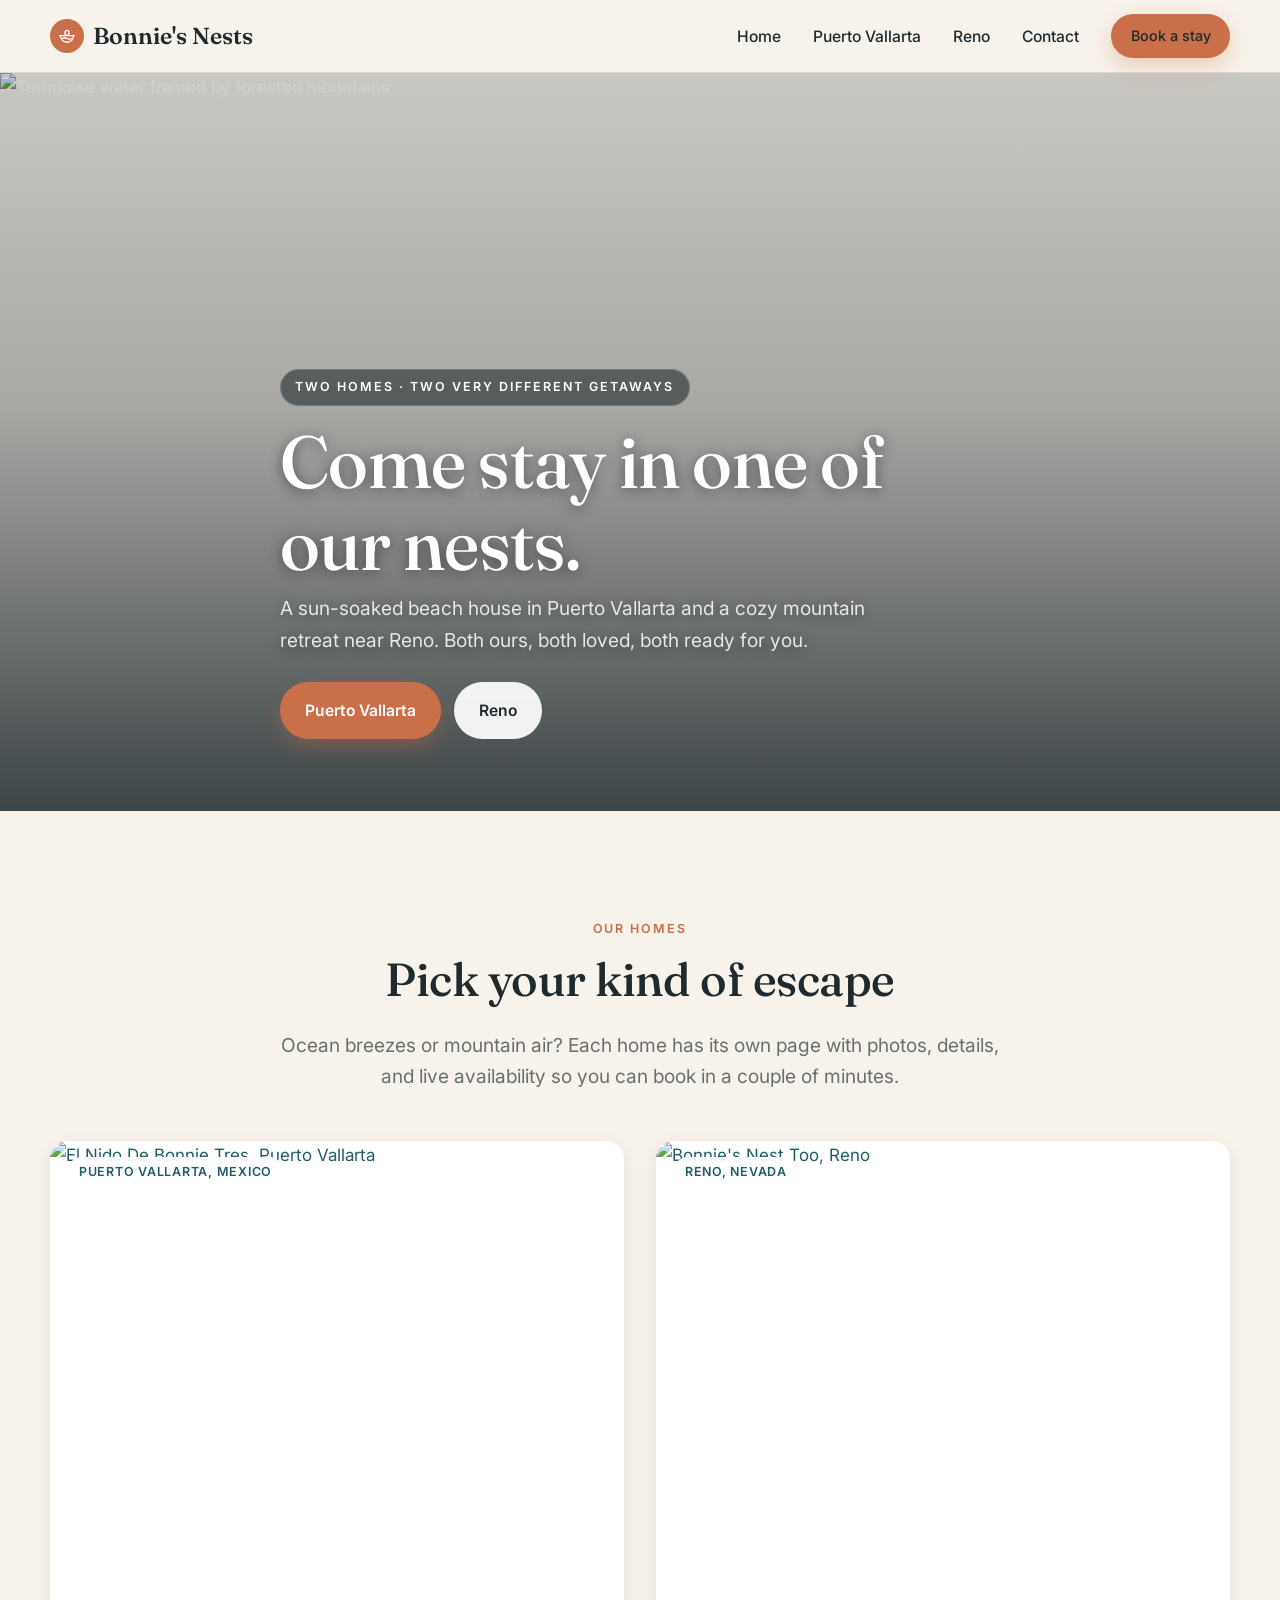
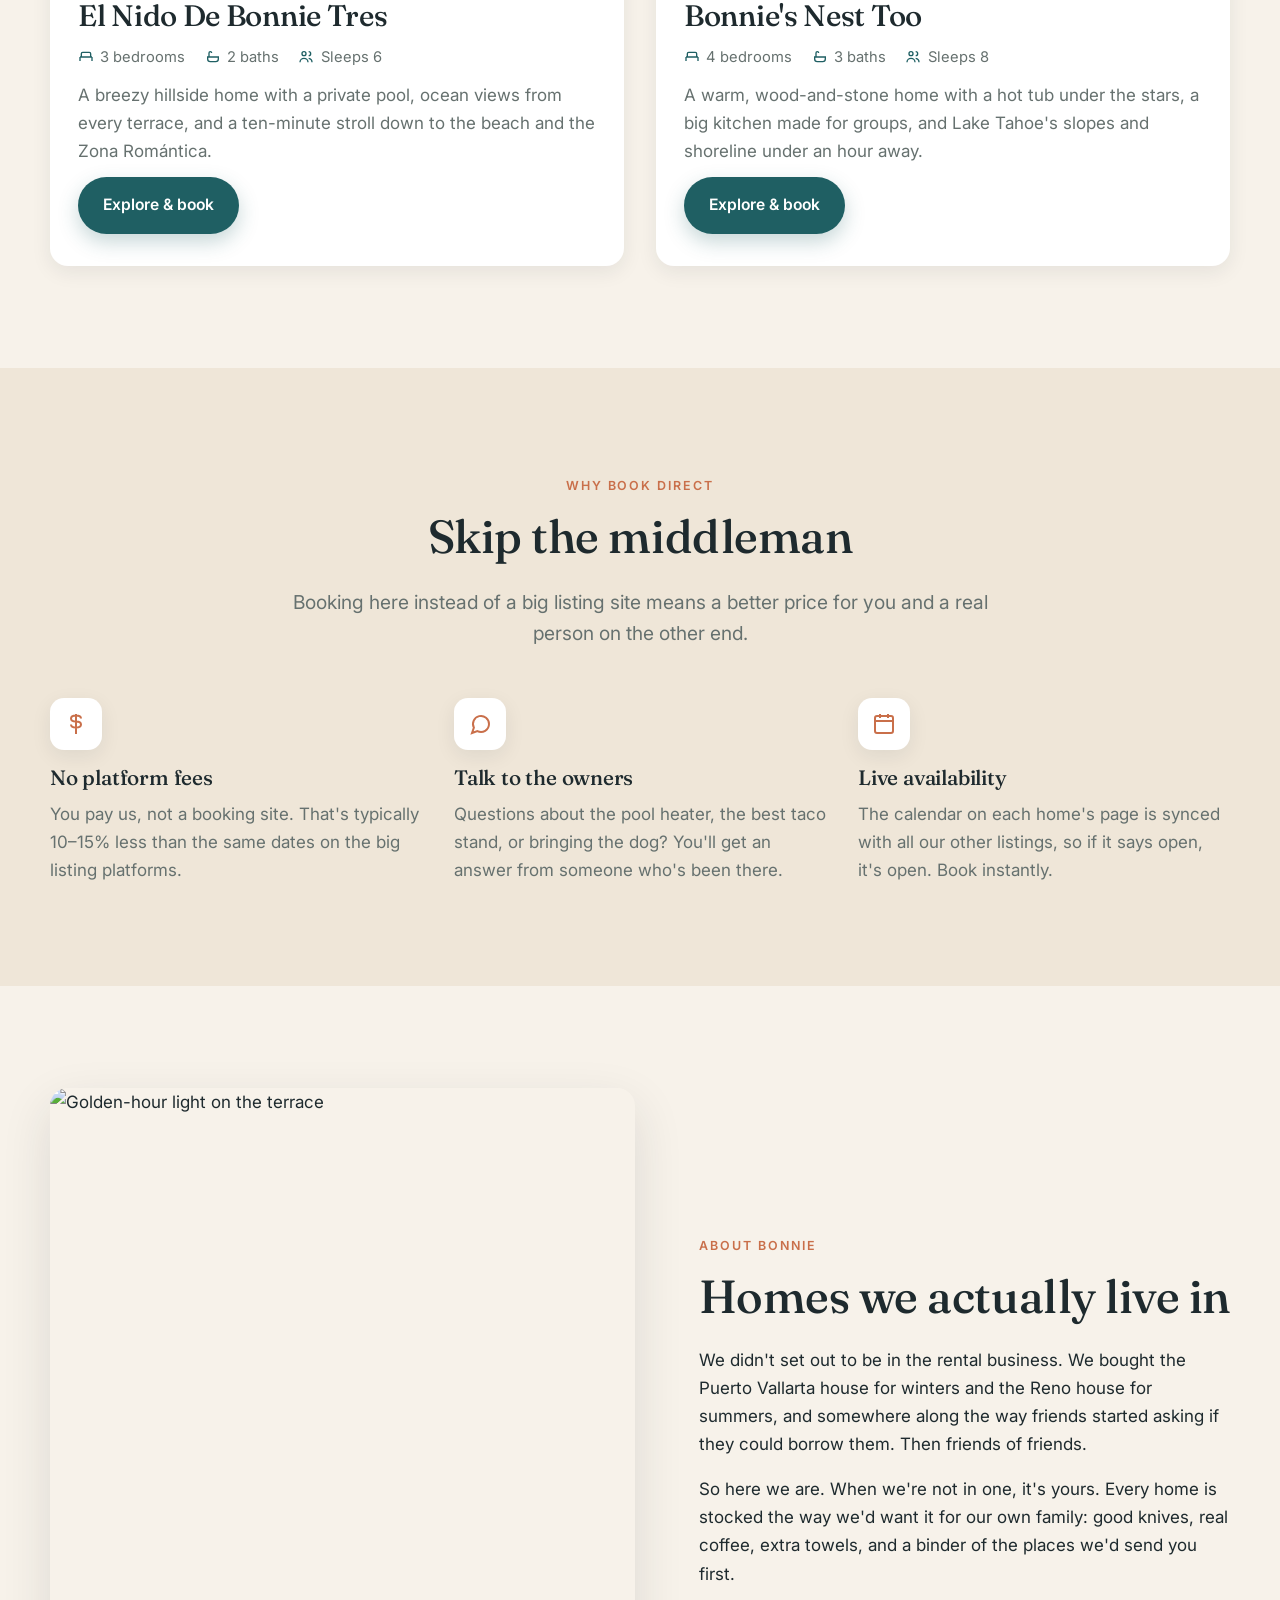
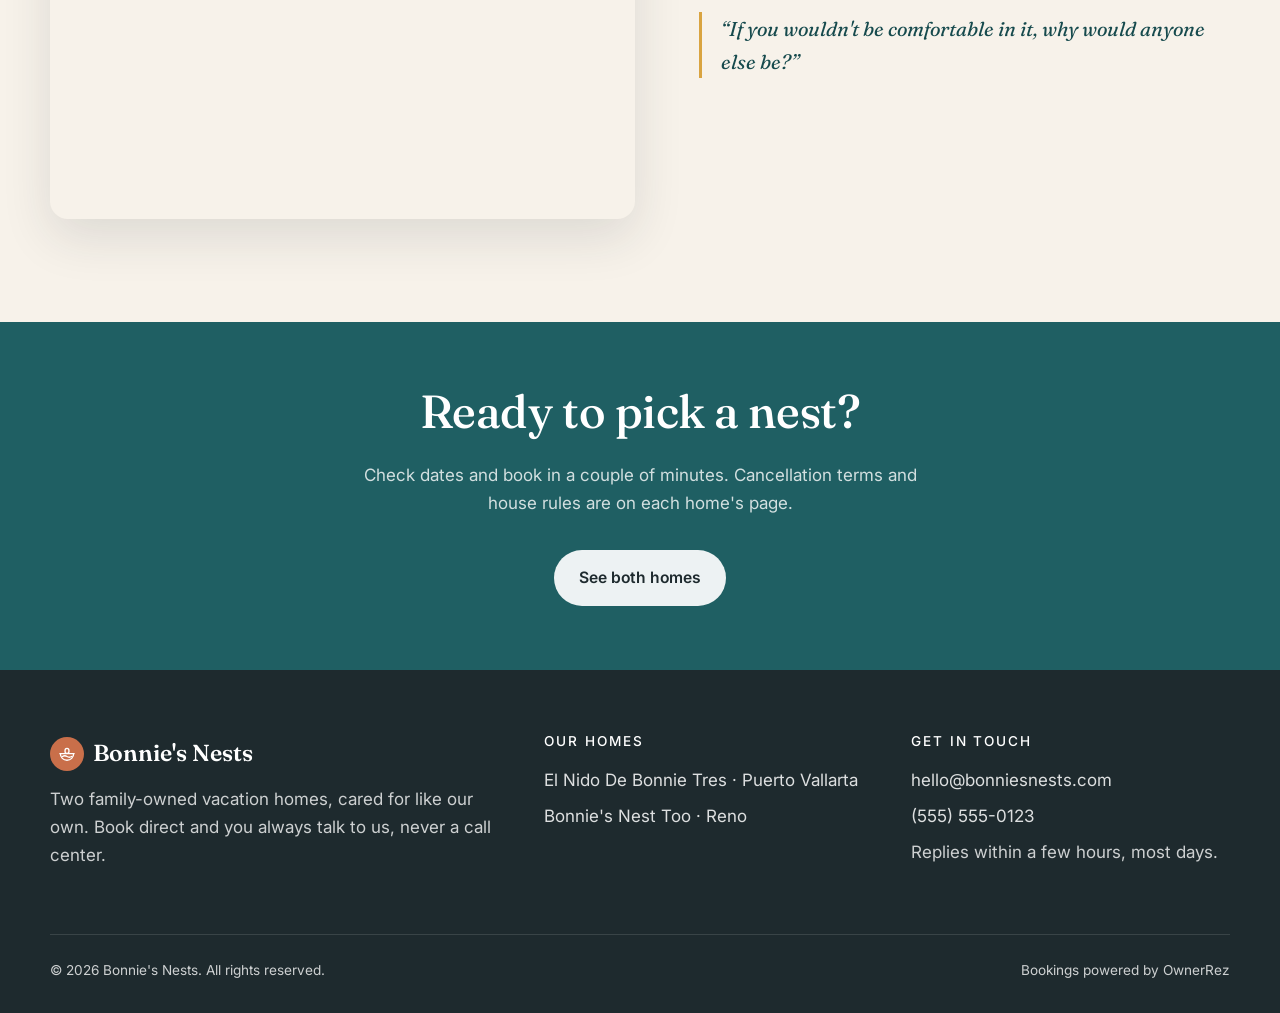
==== index.html @ 68e31d35 "Bonnie's Nests: two-property rental site with OwnerRez booking widgets Co-Authored-By: Claude Fable " ====
<!DOCTYPE html>
<html lang="en">
<head>
<meta charset="utf-8">
  <meta name="viewport" content="width=device-width, initial-scale=1">
  <link rel="preconnect" href="https://fonts.googleapis.com">
  <link rel="preconnect" href="https://fonts.gstatic.com" crossorigin>
  <link href="https://fonts.googleapis.com/css2?family=Fraunces:ital,opsz,wght@0,9..144,400;0,9..144,500;0,9..144,600;1,9..144,400&family=Inter:wght@400;500;600&display=swap" rel="stylesheet">
  <link rel="stylesheet" href="css/styles.css">
  <link rel="icon" href="data:image/svg+xml,<svg xmlns='http://www.w3.org/2000/svg' viewBox='0 0 24 24'><circle cx='12' cy='12' r='12' fill='%23c96f4a'/><g fill='none' stroke='white' stroke-width='1.6' stroke-linecap='round'><path d='M5 12c0 4 3.1 7 7 7s7-3 7-7'/><path d='M4.5 12h15'/><path d='M7 15c1.7-1 3.2-1 5 0s3.3 1 5 0'/><ellipse cx='12' cy='9.2' rx='2.1' ry='2.6'/></g></svg>">
  <title>Bonnie's Nests · Vacation homes in Puerto Vallarta and Reno</title>
  <meta name="description" content="Two family-owned vacation rentals: a beach house in Puerto Vallarta, Mexico and a mountain home in Reno, Nevada. Book direct, no platform fees.">
</head>
<body>
<header class="site-header">
  <div class="container nav">
    <a class="brand" href="index.html"><span class="brand__mark" aria-hidden="true"><svg viewBox="0 0 24 24" fill="none" stroke="currentColor" stroke-width="1.6" stroke-linecap="round" stroke-linejoin="round"><path d="M4 11.5c0 4.7 3.6 8 8 8s8-3.3 8-8"/><path d="M3.5 11.5h17"/><path d="M6.5 15c2-1.2 3.6-1.2 5.5 0s3.5 1.2 5.5 0"/><ellipse cx="12" cy="8.3" rx="2.4" ry="3"/></svg></span>Bonnie's Nests</a>
    <button class="nav__toggle" aria-label="Open menu" aria-expanded="false"><span></span><span></span><span></span></button>
    <ul class="nav__links">
      <li><a href="index.html">Home</a></li>
      <li><a href="puerto-vallarta.html">Puerto Vallarta</a></li>
      <li><a href="reno.html">Reno</a></li>
      <li><a href="#contact">Contact</a></li>
      <li><a class="btn btn--accent" href="index.html#homes">Book a stay</a></li>
    </ul>
  </div>
</header>

<section class="hero">
  <img class="hero__img" src="https://picsum.photos/seed/surf/1800/1100" alt="Turquoise water framed by forested mountains">
  <div class="container hero__content">
    <span class="eyebrow">Two homes · Two very different getaways</span>
    <h1>Come stay in one of our nests.</h1>
    <p>A sun-soaked beach house in Puerto Vallarta and a cozy mountain retreat near Reno. Both ours, both loved, both ready for you.</p>
    <div class="hero__actions">
      <a class="btn btn--accent" href="puerto-vallarta.html">Puerto Vallarta</a>
      <a class="btn btn--light" href="reno.html">Reno</a>
    </div>
  </div>
</section>

<section class="section" id="homes">
  <div class="container">
    <div class="center">
      <span class="eyebrow">Our homes</span>
      <h2>Pick your kind of escape</h2>
      <p class="lead">Ocean breezes or mountain air? Each home has its own page with photos, details, and live availability so you can book in a couple of minutes.</p>
    </div>

    <div class="homes">
      <article class="home-card">
        <a class="home-card__media" href="puerto-vallarta.html">
          <img src="https://picsum.photos/seed/view/1200/900" alt="El Nido De Bonnie Tres, Puerto Vallarta">
          <span class="home-card__tag">Puerto Vallarta, Mexico</span>
        </a>
        <div class="home-card__body">
          <h3>El Nido De Bonnie Tres</h3>
          <ul class="facts">
            <li><svg viewBox="0 0 24 24" fill="none" stroke-width="2"><path d="M3 12h18M3 12v6M21 12v6M5 12V7a2 2 0 0 1 2-2h10a2 2 0 0 1 2 2v5"/></svg>3 bedrooms</li>
            <li><svg viewBox="0 0 24 24" fill="none" stroke-width="2"><path d="M4 12h16v3a4 4 0 0 1-4 4H8a4 4 0 0 1-4-4v-3zM6 12V6a2 2 0 0 1 4 0"/></svg>2 baths</li>
            <li><svg viewBox="0 0 24 24" fill="none" stroke-width="2"><circle cx="9" cy="7" r="3"/><path d="M3 20a6 6 0 0 1 12 0M16 4a3 3 0 0 1 0 6M21 20a6 6 0 0 0-5-5.9"/></svg>Sleeps 6</li>
          </ul>
          <p>A breezy hillside home with a private pool, ocean views from every terrace, and a ten-minute stroll down to the beach and the Zona Romántica.</p>
          <a class="btn btn--primary" href="puerto-vallarta.html">Explore &amp; book</a>
        </div>
      </article>

      <article class="home-card">
        <a class="home-card__media" href="reno.html">
          <img src="https://picsum.photos/seed/cabin/1200/900" alt="Bonnie's Nest Too, Reno">
          <span class="home-card__tag">Reno, Nevada</span>
        </a>
        <div class="home-card__body">
          <h3>Bonnie's Nest Too</h3>
          <ul class="facts">
            <li><svg viewBox="0 0 24 24" fill="none" stroke-width="2"><path d="M3 12h18M3 12v6M21 12v6M5 12V7a2 2 0 0 1 2-2h10a2 2 0 0 1 2 2v5"/></svg>4 bedrooms</li>
            <li><svg viewBox="0 0 24 24" fill="none" stroke-width="2"><path d="M4 12h16v3a4 4 0 0 1-4 4H8a4 4 0 0 1-4-4v-3zM6 12V6a2 2 0 0 1 4 0"/></svg>3 baths</li>
            <li><svg viewBox="0 0 24 24" fill="none" stroke-width="2"><circle cx="9" cy="7" r="3"/><path d="M3 20a6 6 0 0 1 12 0M16 4a3 3 0 0 1 0 6M21 20a6 6 0 0 0-5-5.9"/></svg>Sleeps 8</li>
          </ul>
          <p>A warm, wood-and-stone home with a hot tub under the stars, a big kitchen made for groups, and Lake Tahoe's slopes and shoreline under an hour away.</p>
          <a class="btn btn--primary" href="reno.html">Explore &amp; book</a>
        </div>
      </article>
    </div>
  </div>
</section>

<section class="section section--alt">
  <div class="container">
    <div class="center">
      <span class="eyebrow">Why book direct</span>
      <h2>Skip the middleman</h2>
      <p class="lead">Booking here instead of a big listing site means a better price for you and a real person on the other end.</p>
    </div>
    <div class="features">
      <div class="feature">
        <div class="feature__icon"><svg viewBox="0 0 24 24" fill="none" stroke-width="2"><path d="M12 2v20M17 6.5c0-1.9-2.2-3-5-3s-5 1.1-5 3 2.2 3 5 3 5 1.1 5 3-2.2 3-5 3-5-1.1-5-3"/></svg></div>
        <h3>No platform fees</h3>
        <p>You pay us, not a booking site. That's typically 10–15% less than the same dates on the big listing platforms.</p>
      </div>
      <div class="feature">
        <div class="feature__icon"><svg viewBox="0 0 24 24" fill="none" stroke-width="2"><path d="M21 12a8 8 0 0 1-11.6 7.1L4 21l1.9-5.4A8 8 0 1 1 21 12z"/></svg></div>
        <h3>Talk to the owners</h3>
        <p>Questions about the pool heater, the best taco stand, or bringing the dog? You'll get an answer from someone who's been there.</p>
      </div>
      <div class="feature">
        <div class="feature__icon"><svg viewBox="0 0 24 24" fill="none" stroke-width="2"><rect x="3" y="4" width="18" height="17" rx="2"/><path d="M3 9h18M8 2v4M16 2v4"/></svg></div>
        <h3>Live availability</h3>
        <p>The calendar on each home's page is synced with all our other listings, so if it says open, it's open. Book instantly.</p>
      </div>
    </div>
  </div>
</section>

<section class="section">
  <div class="container about">
    <img class="about__img" src="https://picsum.photos/seed/warm/900/1100" alt="Golden-hour light on the terrace">
    <div>
      <span class="eyebrow">About Bonnie</span>
      <h2>Homes we actually live in</h2>
      <p>We didn't set out to be in the rental business. We bought the Puerto Vallarta house for winters and the Reno house for summers, and somewhere along the way friends started asking if they could borrow them. Then friends of friends.</p>
      <p>So here we are. When we're not in one, it's yours. Every home is stocked the way we'd want it for our own family: good knives, real coffee, extra towels, and a binder of the places we'd send you first.</p>
      <blockquote>“If you wouldn't be comfortable in it, why would anyone else be?”</blockquote>
    </div>
  </div>
</section>

<section class="section section--tight cta-band">
  <div class="container">
    <h2>Ready to pick a nest?</h2>
    <p>Check dates and book in a couple of minutes. Cancellation terms and house rules are on each home's page.</p>
    <a class="btn btn--light" href="#homes">See both homes</a>
  </div>
</section>

<footer class="site-footer" id="contact">
  <div class="container">
    <div class="footer-grid">
      <div>
        <a class="brand" href="index.html"><span class="brand__mark" aria-hidden="true"><svg viewBox="0 0 24 24" fill="none" stroke="currentColor" stroke-width="1.6" stroke-linecap="round" stroke-linejoin="round"><path d="M4 11.5c0 4.7 3.6 8 8 8s8-3.3 8-8"/><path d="M3.5 11.5h17"/><path d="M6.5 15c2-1.2 3.6-1.2 5.5 0s3.5 1.2 5.5 0"/><ellipse cx="12" cy="8.3" rx="2.4" ry="3"/></svg></span>Bonnie's Nests</a>
        <p>Two family-owned vacation homes, cared for like our own. Book direct and you always talk to us, never a call center.</p>
      </div>
      <div>
        <h4>Our homes</h4>
        <ul>
          <li><a href="puerto-vallarta.html">El Nido De Bonnie Tres · Puerto Vallarta</a></li>
          <li><a href="reno.html">Bonnie's Nest Too · Reno</a></li>
        </ul>
      </div>
      <div>
        <h4>Get in touch</h4>
        <ul>
          <!-- TODO: replace with real contact details -->
          <li><a href="mailto:hello@bonniesnests.com">hello@bonniesnests.com</a></li>
          <li><a href="tel:+15555550123">(555) 555-0123</a></li>
          <li>Replies within a few hours, most days.</li>
        </ul>
      </div>
    </div>
    <div class="footer-bottom">
      <span>© 2026 Bonnie's Nests. All rights reserved.</span>
      <span>Bookings powered by OwnerRez</span>
    </div>
  </div>
</footer>
<script src="js/main.js"></script>
</body>
</html>
---- css/styles.css ----
/* ==========================================================================
   Bonnie's Nests — styles
   Change the colors and fonts below to re-theme the whole site.
   ========================================================================== */

:root {
  --sand: #f7f2ea;
  --sand-deep: #efe6d8;
  --ink: #1e2a2e;
  --teal: #1f5f63;
  --teal-deep: #164a4d;
  --terracotta: #c96f4a;
  --gold: #d9a441;
  --muted: #66716f;
  --line: rgba(30, 42, 46, 0.12);
  --white: #ffffff;

  --font-display: "Fraunces", Georgia, "Times New Roman", serif;
  --font-body: "Inter", system-ui, -apple-system, "Segoe UI", Roboto, sans-serif;

  --radius: 18px;
  --radius-sm: 10px;
  --shadow: 0 18px 50px rgba(30, 42, 46, 0.12);
  --shadow-sm: 0 6px 20px rgba(30, 42, 46, 0.08);
  --max: 1180px;
}

* { box-sizing: border-box; }
html { scroll-behavior: smooth; }

body {
  margin: 0;
  font-family: var(--font-body);
  font-size: 17px;
  line-height: 1.65;
  color: var(--ink);
  background: var(--sand);
  -webkit-font-smoothing: antialiased;
}

img { max-width: 100%; display: block; }
a { color: var(--teal); text-decoration: none; }
a:hover { text-decoration: underline; }

h1, h2, h3, h4 {
  font-family: var(--font-display);
  font-weight: 500;
  line-height: 1.12;
  letter-spacing: -0.01em;
  margin: 0 0 0.5em;
}
h1 { font-size: clamp(2.6rem, 6vw, 4.6rem); }
h2 { font-size: clamp(2rem, 4vw, 2.9rem); }
h3 { font-size: 1.5rem; }
p { margin: 0 0 1em; }

.container { width: min(var(--max), 100% - 2.5rem); margin-inline: auto; }
.section { padding: clamp(3.5rem, 8vw, 6.5rem) 0; }
.section--tight { padding: clamp(2.5rem, 5vw, 4rem) 0; }
.section--alt { background: var(--sand-deep); }

.eyebrow {
  display: inline-block;
  font-size: 0.78rem;
  font-weight: 600;
  letter-spacing: 0.16em;
  text-transform: uppercase;
  color: var(--terracotta);
  margin-bottom: 0.9rem;
}
.lead { font-size: 1.2rem; color: var(--muted); max-width: 60ch; }
.center { text-align: center; }
.center .lead { margin-inline: auto; }

/* Buttons ---------------------------------------------------------------- */
.btn {
  display: inline-flex;
  align-items: center;
  gap: 0.5rem;
  padding: 0.9rem 1.5rem;
  border-radius: 999px;
  font-weight: 600;
  font-size: 0.98rem;
  border: 1.5px solid transparent;
  cursor: pointer;
  transition: transform 0.15s ease, background 0.15s ease, box-shadow 0.15s ease;
}
.btn:hover { text-decoration: none; transform: translateY(-1px); }
.btn--primary { background: var(--teal); color: var(--white); box-shadow: 0 8px 20px rgba(31, 95, 99, 0.25); }
.btn--primary:hover { background: var(--teal-deep); }
.btn--accent { background: var(--terracotta); color: var(--white); box-shadow: 0 8px 20px rgba(201, 111, 74, 0.3); }
.btn--ghost { background: transparent; color: var(--ink); border-color: var(--ink); }
.btn--light { background: rgba(255, 255, 255, 0.92); color: var(--ink); }
.btn--light:hover { background: var(--white); }

/* Header ----------------------------------------------------------------- */
.site-header {
  position: sticky;
  top: 0;
  z-index: 50;
  background: rgba(247, 242, 234, 0.85);
  backdrop-filter: blur(12px);
  -webkit-backdrop-filter: blur(12px);
  border-bottom: 1px solid var(--line);
}
.nav {
  display: flex;
  align-items: center;
  justify-content: space-between;
  height: 72px;
}
.brand {
  font-family: var(--font-display);
  font-size: 1.45rem;
  font-weight: 600;
  color: var(--ink);
  display: flex;
  align-items: center;
  gap: 0.55rem;
}
.brand:hover { text-decoration: none; }
.brand__mark {
  width: 34px; height: 34px;
  border-radius: 50%;
  background: var(--terracotta);
  display: inline-grid; place-items: center;
  color: var(--white);
}
.brand__mark svg { width: 20px; height: 20px; }
.nav__links { display: flex; gap: 2rem; list-style: none; margin: 0; padding: 0; align-items: center; }
.nav__links a { color: var(--ink); font-weight: 500; font-size: 0.98rem; }
.nav__links a:hover { color: var(--teal); text-decoration: none; }
.nav__links .btn { padding: 0.6rem 1.15rem; font-size: 0.9rem; }
.nav__toggle {
  display: none;
  background: none; border: 0; cursor: pointer;
  width: 44px; height: 44px; border-radius: 10px;
}
.nav__toggle span {
  display: block; width: 22px; height: 2px; background: var(--ink); margin: 5px auto;
  transition: transform 0.2s ease, opacity 0.2s ease;
}

/* Hero ------------------------------------------------------------------- */
.hero {
  position: relative;
  min-height: 82vh;
  display: grid;
  place-items: end start;
  color: var(--white);
  isolation: isolate;
}
.hero__img {
  position: absolute; inset: 0; z-index: -2;
  width: 100%; height: 100%; object-fit: cover;
}
.hero::after {
  content: ""; position: absolute; inset: 0; z-index: -1;
  background: linear-gradient(to top, rgba(20, 30, 34, 0.82) 0%, rgba(20, 30, 34, 0.35) 55%, rgba(20, 30, 34, 0.2) 100%);
}
.hero__content { padding: 4rem 0 4.5rem; max-width: 720px; }
.hero__content .eyebrow {
  color: var(--white);
  background: rgba(20, 30, 34, 0.55);
  padding: 0.45rem 0.9rem;
  border-radius: 999px;
  backdrop-filter: blur(6px);
  -webkit-backdrop-filter: blur(6px);
  border: 1px solid rgba(255, 255, 255, 0.18);
}
.hero__content h1, .hero__content p { text-shadow: 0 2px 14px rgba(0,0,0,0.45); }
.hero__content h1 { color: var(--white); margin-bottom: 0.5rem; }
.hero__content p { font-size: 1.2rem; color: rgba(255, 255, 255, 0.85); max-width: 52ch; }
.hero__actions { display: flex; flex-wrap: wrap; gap: 0.8rem; margin-top: 1.6rem; }

/* Property cards --------------------------------------------------------- */
.homes { display: grid; gap: 2rem; grid-template-columns: repeat(2, 1fr); margin-top: 3rem; }
.home-card {
  background: var(--white);
  border-radius: var(--radius);
  overflow: hidden;
  box-shadow: var(--shadow-sm);
  transition: transform 0.25s ease, box-shadow 0.25s ease;
  display: flex; flex-direction: column;
}
.home-card:hover { transform: translateY(-4px); box-shadow: var(--shadow); }
.home-card__media { position: relative; aspect-ratio: 4 / 3; overflow: hidden; }
.home-card__media img { width: 100%; height: 100%; object-fit: cover; transition: transform 0.6s ease; }
.home-card:hover .home-card__media img { transform: scale(1.04); }
.home-card__tag {
  position: absolute; top: 1rem; left: 1rem;
  background: rgba(255, 255, 255, 0.92);
  padding: 0.35rem 0.8rem; border-radius: 999px;
  font-size: 0.78rem; font-weight: 600; letter-spacing: 0.06em; text-transform: uppercase;
}
.home-card__body { padding: 1.75rem 1.75rem 2rem; display: flex; flex-direction: column; gap: 0.75rem; flex: 1; }
.home-card__body h3 { font-size: 1.85rem; margin: 0; }
.home-card__body p { color: var(--muted); margin: 0; }
.home-card__body .btn { align-self: flex-start; margin-top: auto; }

.facts { display: flex; flex-wrap: wrap; gap: 0.5rem 1.2rem; list-style: none; padding: 0; margin: 0; font-size: 0.92rem; color: var(--muted); }
.facts li { display: inline-flex; align-items: center; gap: 0.4rem; }
.facts svg { width: 16px; height: 16px; stroke: var(--teal); }

/* Feature grid ----------------------------------------------------------- */
.features { display: grid; gap: 2rem; grid-template-columns: repeat(3, 1fr); margin-top: 3rem; }
.feature { text-align: left; }
.feature__icon {
  width: 52px; height: 52px; border-radius: 14px;
  background: var(--white); box-shadow: var(--shadow-sm);
  display: grid; place-items: center; margin-bottom: 1rem;
}
.feature__icon svg { width: 24px; height: 24px; stroke: var(--terracotta); }
.feature h3 { font-size: 1.3rem; }
.feature p { color: var(--muted); margin: 0; }

/* About ------------------------------------------------------------------ */
.about { display: grid; grid-template-columns: 1.1fr 1fr; gap: 4rem; align-items: center; }
.about__img { border-radius: var(--radius); box-shadow: var(--shadow); aspect-ratio: 4 / 5; object-fit: cover; width: 100%; }
.about blockquote {
  margin: 1.5rem 0 0; padding-left: 1.2rem; border-left: 3px solid var(--gold);
  font-family: var(--font-display); font-size: 1.25rem; font-style: italic; color: var(--teal-deep);
}

/* Footer ----------------------------------------------------------------- */
.site-footer { background: var(--ink); color: rgba(255, 255, 255, 0.78); padding: 4rem 0 2rem; }
.footer-grid { display: grid; grid-template-columns: 1.4fr 1fr 1fr; gap: 3rem; }
.site-footer h4 { color: var(--white); font-family: var(--font-body); font-size: 0.85rem; letter-spacing: 0.14em; text-transform: uppercase; margin-bottom: 1rem; }
.site-footer .brand { color: var(--white); margin-bottom: 0.75rem; }
.site-footer ul { list-style: none; margin: 0; padding: 0; }
.site-footer li { margin-bottom: 0.5rem; }
.site-footer a { color: rgba(255, 255, 255, 0.85); }
.site-footer a:hover { color: var(--gold); }
.footer-bottom { border-top: 1px solid rgba(255, 255, 255, 0.12); margin-top: 3rem; padding-top: 1.5rem; font-size: 0.85rem; display: flex; justify-content: space-between; flex-wrap: wrap; gap: 0.5rem; }

/* Property page ---------------------------------------------------------- */
.prop-hero { position: relative; min-height: 58vh; display: grid; place-items: end start; color: var(--white); isolation: isolate; }
.prop-hero .hero__content { padding: 3rem 0 3rem; }
.prop-hero h1 { font-size: clamp(2.4rem, 5vw, 4rem); }

.gallery {
  display: grid; gap: 0.75rem;
  grid-template-columns: repeat(4, 1fr);
  grid-template-rows: 260px 260px;
  margin-top: -3rem; position: relative; z-index: 2;
}
.gallery a { border-radius: var(--radius-sm); overflow: hidden; display: block; box-shadow: var(--shadow-sm); }
.gallery a:first-child { grid-column: span 2; grid-row: span 2; }
.gallery img { width: 100%; height: 100%; object-fit: cover; transition: transform 0.5s ease; }
.gallery a:hover img { transform: scale(1.05); }

.prop-layout { display: grid; grid-template-columns: 1fr 380px; gap: 3.5rem; align-items: start; margin-top: 3rem; }
.prop-main h2 { font-size: 2rem; margin-top: 2.5rem; }
.prop-main h2:first-of-type { margin-top: 0; }
.prop-main .facts { font-size: 1rem; margin-bottom: 1.5rem; }

.amenities { list-style: none; padding: 0; margin: 0; display: grid; grid-template-columns: repeat(2, 1fr); gap: 0.6rem 1.5rem; }
.amenities li { display: flex; gap: 0.6rem; align-items: center; }
.amenities li::before { content: "✓"; color: var(--teal); font-weight: 700; }

.details { display: grid; grid-template-columns: repeat(2, 1fr); gap: 1rem 2rem; }
.details dt { font-size: 0.8rem; text-transform: uppercase; letter-spacing: 0.1em; color: var(--muted); }
.details dd { margin: 0.2rem 0 0; font-weight: 500; }

.map-note {
  background: var(--white); border-radius: var(--radius-sm); padding: 1.25rem 1.5rem; box-shadow: var(--shadow-sm);
  display: flex; gap: 1rem; align-items: flex-start;
}
.map-note svg { width: 22px; height: 22px; stroke: var(--terracotta); flex-shrink: 0; margin-top: 3px; }

/* Booking card ----------------------------------------------------------- */
.booking {
  position: sticky; top: 96px;
  background: var(--white); border-radius: var(--radius); box-shadow: var(--shadow);
  padding: 1.75rem; border-top: 5px solid var(--terracotta);
}
.booking h3 { margin-bottom: 0.25rem; }
.booking__price { color: var(--muted); font-size: 0.95rem; margin-bottom: 1.25rem; }
.booking__price strong { color: var(--ink); font-size: 1.3rem; font-family: var(--font-display); }
.booking__note { font-size: 0.82rem; color: var(--muted); margin: 1rem 0 0; }

.widget-placeholder {
  border: 2px dashed var(--line);
  border-radius: var(--radius-sm);
  padding: 1.5rem 1.25rem;
  text-align: center;
  color: var(--muted);
  font-size: 0.92rem;
  background: var(--sand);
}
.widget-placeholder strong { display: block; color: var(--ink); margin-bottom: 0.35rem; }
.widget-placeholder .calendar {
  display: grid; grid-template-columns: repeat(7, 1fr); gap: 4px; margin: 1rem 0;
}
.widget-placeholder .calendar span {
  aspect-ratio: 1; border-radius: 4px; background: var(--white); font-size: 0.7rem; display: grid; place-items: center;
}
.widget-placeholder .calendar span.booked { background: var(--sand-deep); color: var(--muted); text-decoration: line-through; }
.widget-placeholder .calendar span.today { outline: 2px solid var(--terracotta); }

/* Lightbox --------------------------------------------------------------- */
.lightbox {
  position: fixed; inset: 0; z-index: 100;
  background: rgba(20, 30, 34, 0.92);
  display: grid; place-items: center; padding: 2rem;
}
.lightbox img { max-height: 88vh; max-width: 92vw; border-radius: var(--radius-sm); box-shadow: var(--shadow); }
.lightbox__close {
  position: absolute; top: 1.2rem; right: 1.5rem;
  background: none; border: 0; color: var(--white); font-size: 2rem; cursor: pointer; line-height: 1;
}

/* CTA band --------------------------------------------------------------- */
.cta-band { background: var(--teal); color: var(--white); text-align: center; }
.cta-band h2 { color: var(--white); }
.cta-band p { color: rgba(255, 255, 255, 0.8); max-width: 52ch; margin-inline: auto; }
.cta-band .btn { margin-top: 1rem; }

/* Responsive ------------------------------------------------------------- */
@media (max-width: 960px) {
  .prop-layout { grid-template-columns: 1fr; }
  .booking { position: static; }
  .about { grid-template-columns: 1fr; gap: 2.5rem; }
  .features { grid-template-columns: 1fr; gap: 1.75rem; }
  .footer-grid { grid-template-columns: 1fr 1fr; }
}
@media (max-width: 760px) {
  .homes { grid-template-columns: 1fr; }
  .gallery { grid-template-columns: repeat(2, 1fr); grid-template-rows: 220px 150px 150px; }
  .gallery a:first-child { grid-column: span 2; grid-row: span 1; }
  .nav__toggle { display: block; }
  .nav__links {
    display: none; position: absolute; left: 0; right: 0; top: 72px;
    flex-direction: column; gap: 0; background: var(--sand);
    border-bottom: 1px solid var(--line); padding: 0.5rem 0 1rem;
  }
  .nav__links.is-open { display: flex; }
  .nav__links li { width: 100%; }
  .nav__links a { display: block; padding: 0.8rem 1.25rem; }
  .nav__links .btn { margin: 0.5rem 1.25rem 0; display: inline-flex; }
  .nav.is-open .nav__toggle span:nth-child(1) { transform: translateY(7px) rotate(45deg); }
  .nav.is-open .nav__toggle span:nth-child(2) { opacity: 0; }
  .nav.is-open .nav__toggle span:nth-child(3) { transform: translateY(-7px) rotate(-45deg); }
  .hero { min-height: 70vh; }
  .footer-grid { grid-template-columns: 1fr; gap: 2rem; }
  .amenities, .details { grid-template-columns: 1fr; }
}

/* Hide the OwnerRez widget until real IDs replace the placeholders,
   so the loader's logo doesn't show on an unconfigured page. */
.ownerrez-widget[data-widgetid="REPLACE_WITH_WIDGET_ID"] { display: none; }
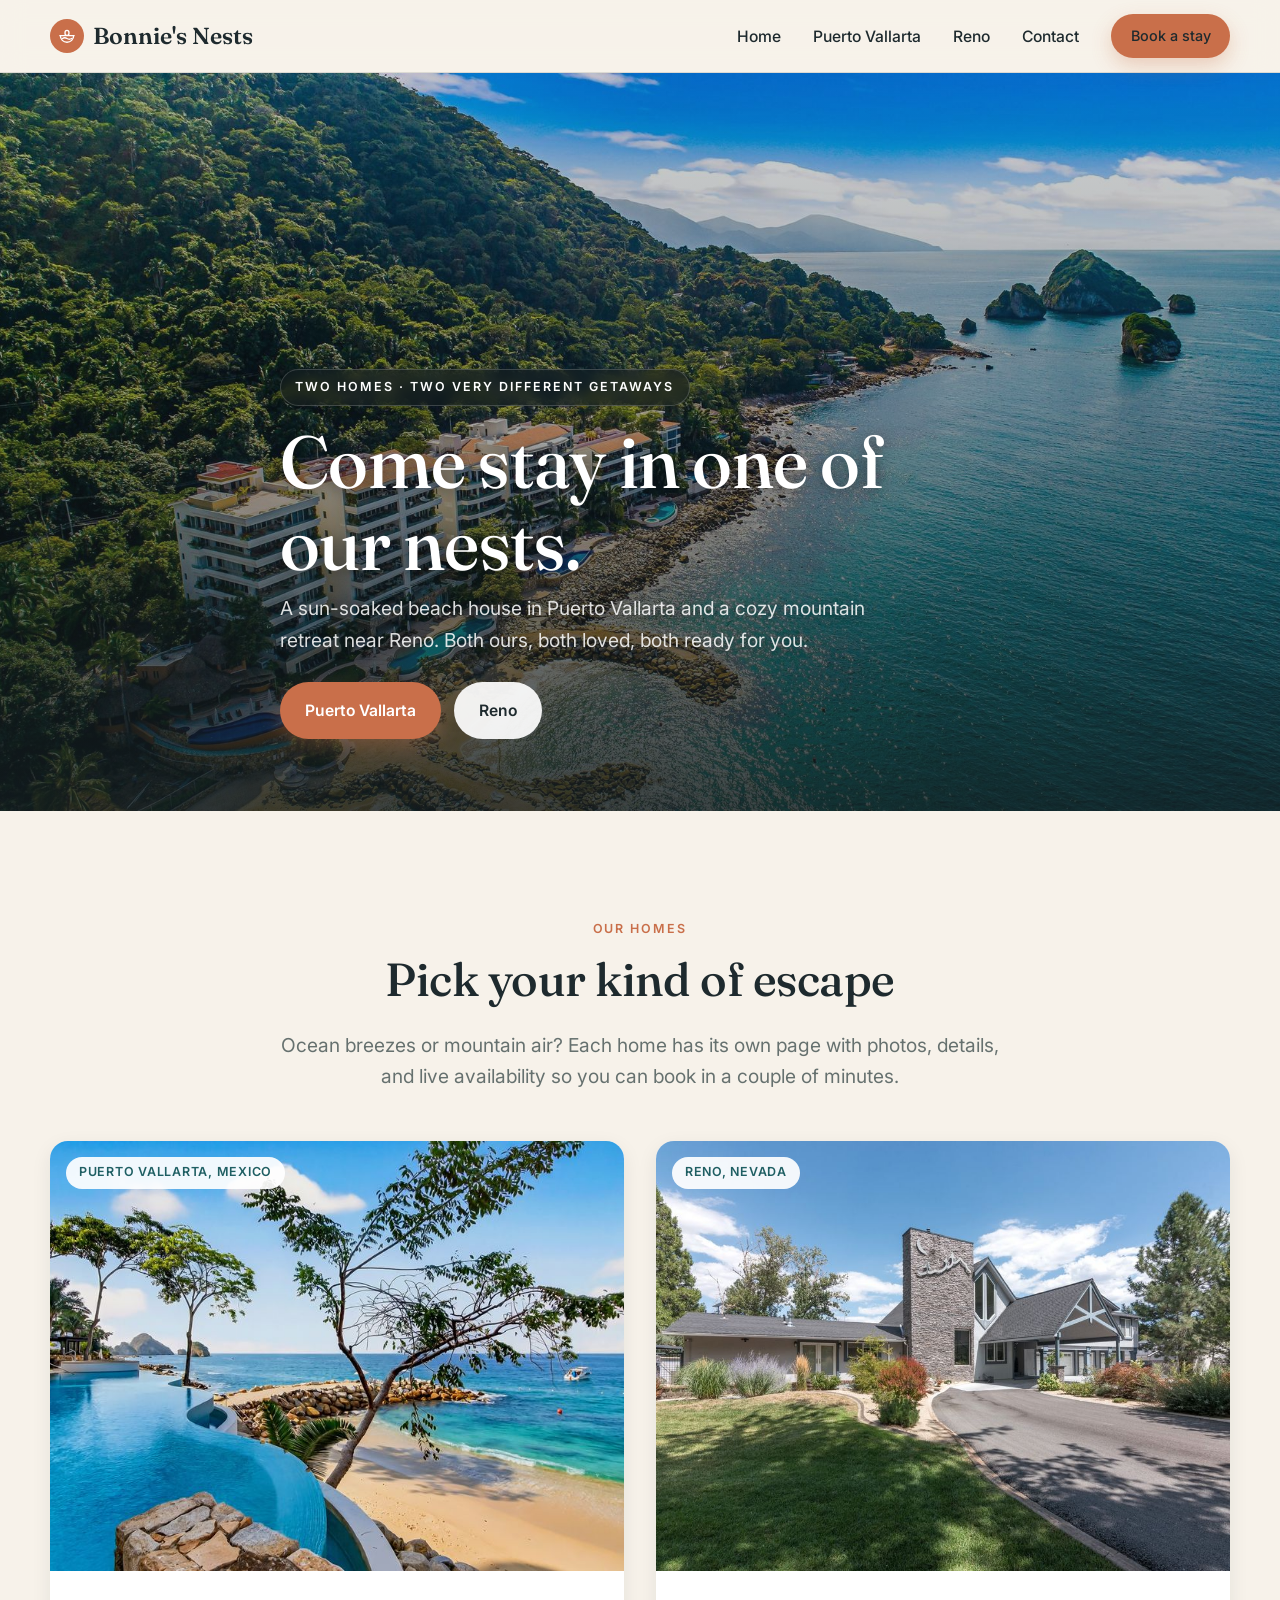
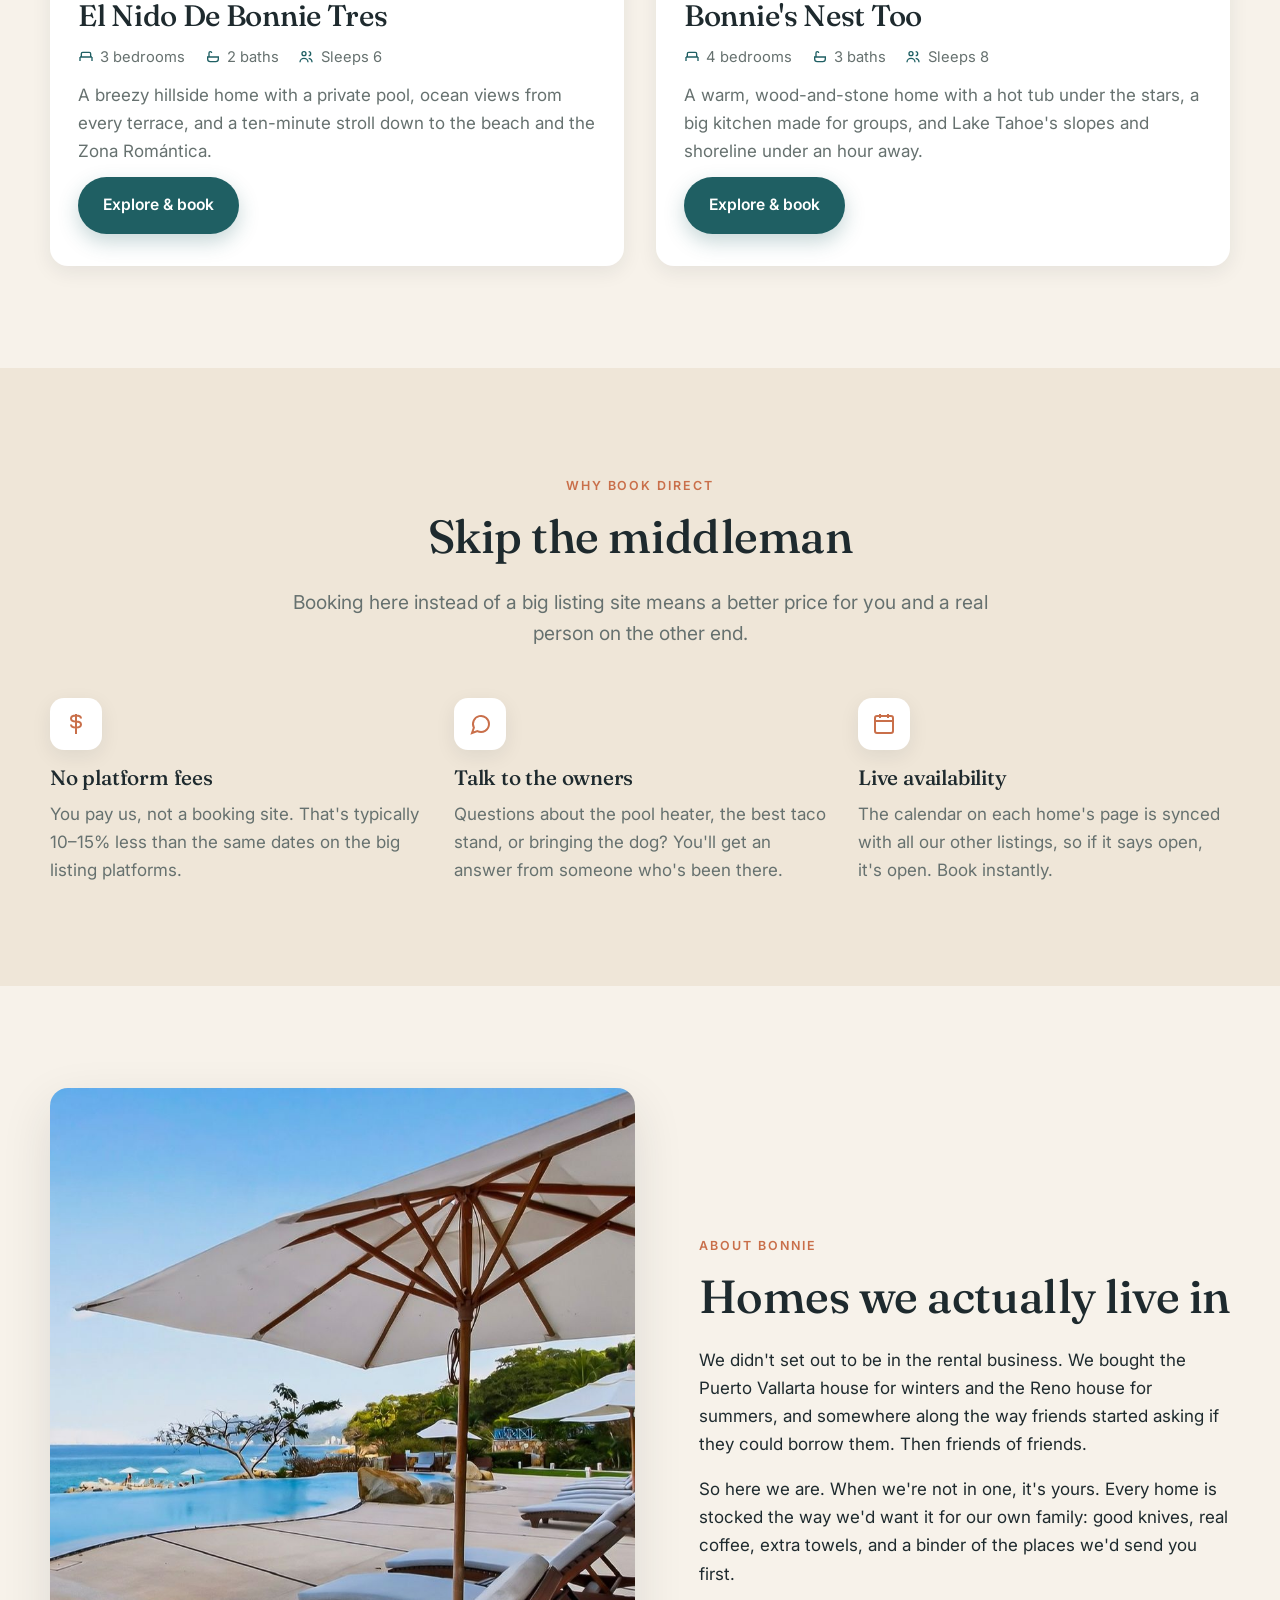
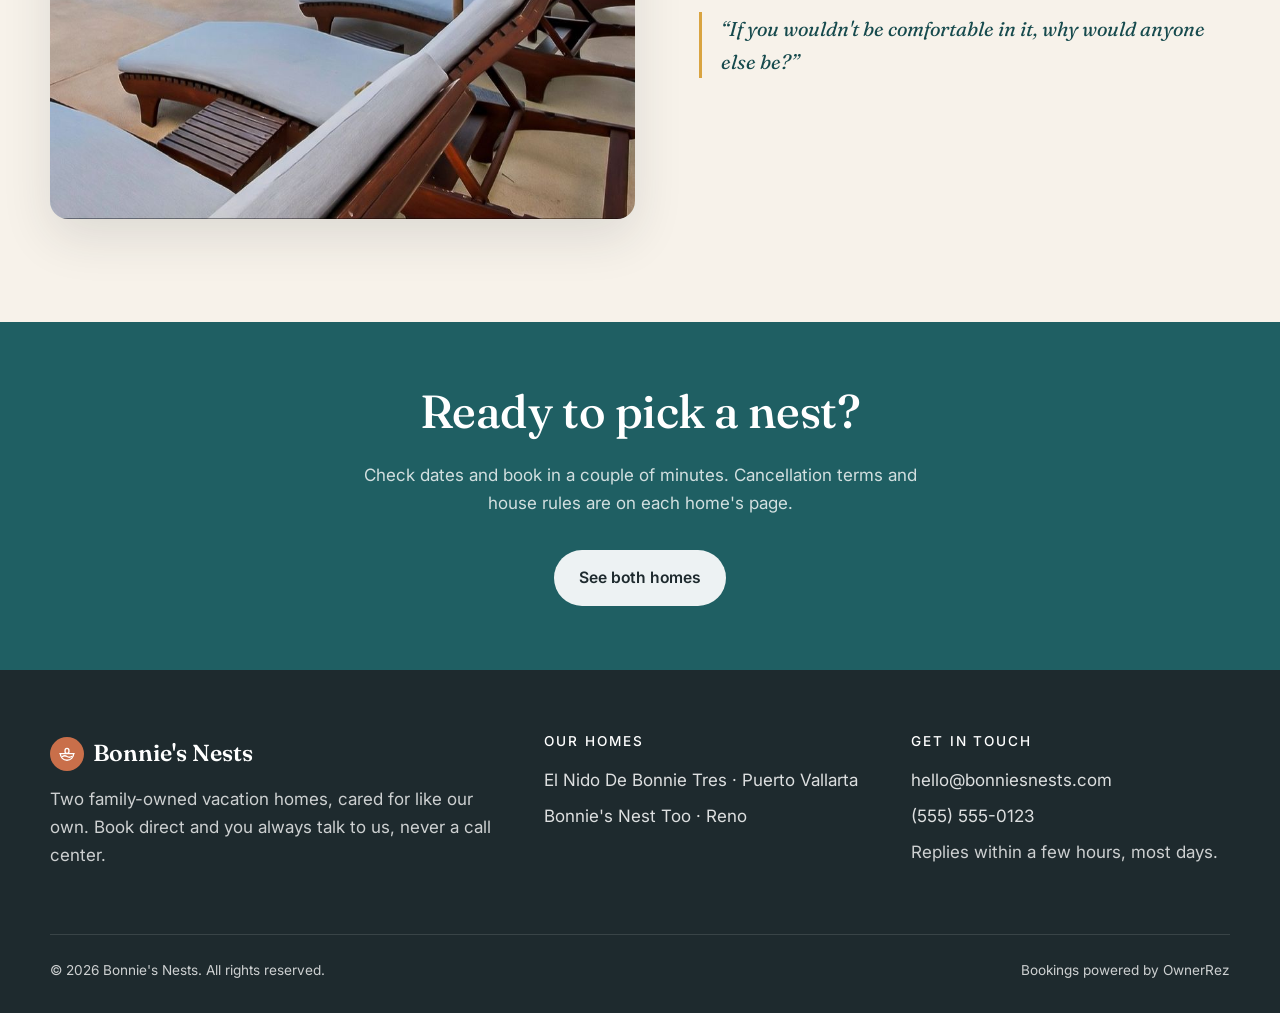
==== commit 83b73436: "Replace placeholder photos with real property photos - Add web-sized photos to images/ (1000px tiles" ====
--- a/index.html
+++ b/index.html
@@ -27,7 +27,7 @@
 </header>
 
 <section class="hero">
-  <img class="hero__img" src="https://picsum.photos/seed/surf/1800/1100" alt="Turquoise water framed by forested mountains">
+  <img class="hero__img" src="images/home-hero.jpg" alt="Aerial view of the Puerto Vallarta cove: turquoise water framed by forested mountains">
   <div class="container hero__content">
     <span class="eyebrow">Two homes · Two very different getaways</span>
     <h1>Come stay in one of our nests.</h1>
@@ -50,7 +50,7 @@
     <div class="homes">
       <article class="home-card">
         <a class="home-card__media" href="puerto-vallarta.html">
-          <img src="https://picsum.photos/seed/view/1200/900" alt="El Nido De Bonnie Tres, Puerto Vallarta">
+          <img src="images/pv-infinity-pool.jpg" alt="Infinity pool above the beach at El Nido De Bonnie Tres, Puerto Vallarta" loading="lazy">
           <span class="home-card__tag">Puerto Vallarta, Mexico</span>
         </a>
         <div class="home-card__body">
@@ -67,7 +67,7 @@
 
       <article class="home-card">
         <a class="home-card__media" href="reno.html">
-          <img src="https://picsum.photos/seed/cabin/1200/900" alt="Bonnie's Nest Too, Reno">
+          <img src="images/reno-exterior.jpg" alt="Front of Bonnie's Nest Too, Reno" loading="lazy">
           <span class="home-card__tag">Reno, Nevada</span>
         </a>
         <div class="home-card__body">
@@ -114,7 +114,7 @@
 
 <section class="section">
   <div class="container about">
-    <img class="about__img" src="https://picsum.photos/seed/warm/900/1100" alt="Golden-hour light on the terrace">
+    <img class="about__img" src="images/home-about.jpg" alt="Umbrella and loungers beside the infinity pool in Puerto Vallarta" loading="lazy">
     <div>
       <span class="eyebrow">About Bonnie</span>
       <h2>Homes we actually live in</h2>
--- a/css/styles.css
+++ b/css/styles.css
@@ -241,7 +241,7 @@
 .gallery {
   display: grid; gap: 0.75rem;
   grid-template-columns: repeat(4, 1fr);
-  grid-template-rows: 260px 260px;
+  grid-auto-rows: 260px;
   margin-top: -3rem; position: relative; z-index: 2;
 }
 .gallery a { border-radius: var(--radius-sm); overflow: hidden; display: block; box-shadow: var(--shadow-sm); }
@@ -326,7 +326,7 @@
 }
 @media (max-width: 760px) {
   .homes { grid-template-columns: 1fr; }
-  .gallery { grid-template-columns: repeat(2, 1fr); grid-template-rows: 220px 150px 150px; }
+  .gallery { grid-template-columns: repeat(2, 1fr); grid-template-rows: 220px; grid-auto-rows: 150px; }
   .gallery a:first-child { grid-column: span 2; grid-row: span 1; }
   .nav__toggle { display: block; }
   .nav__links {
